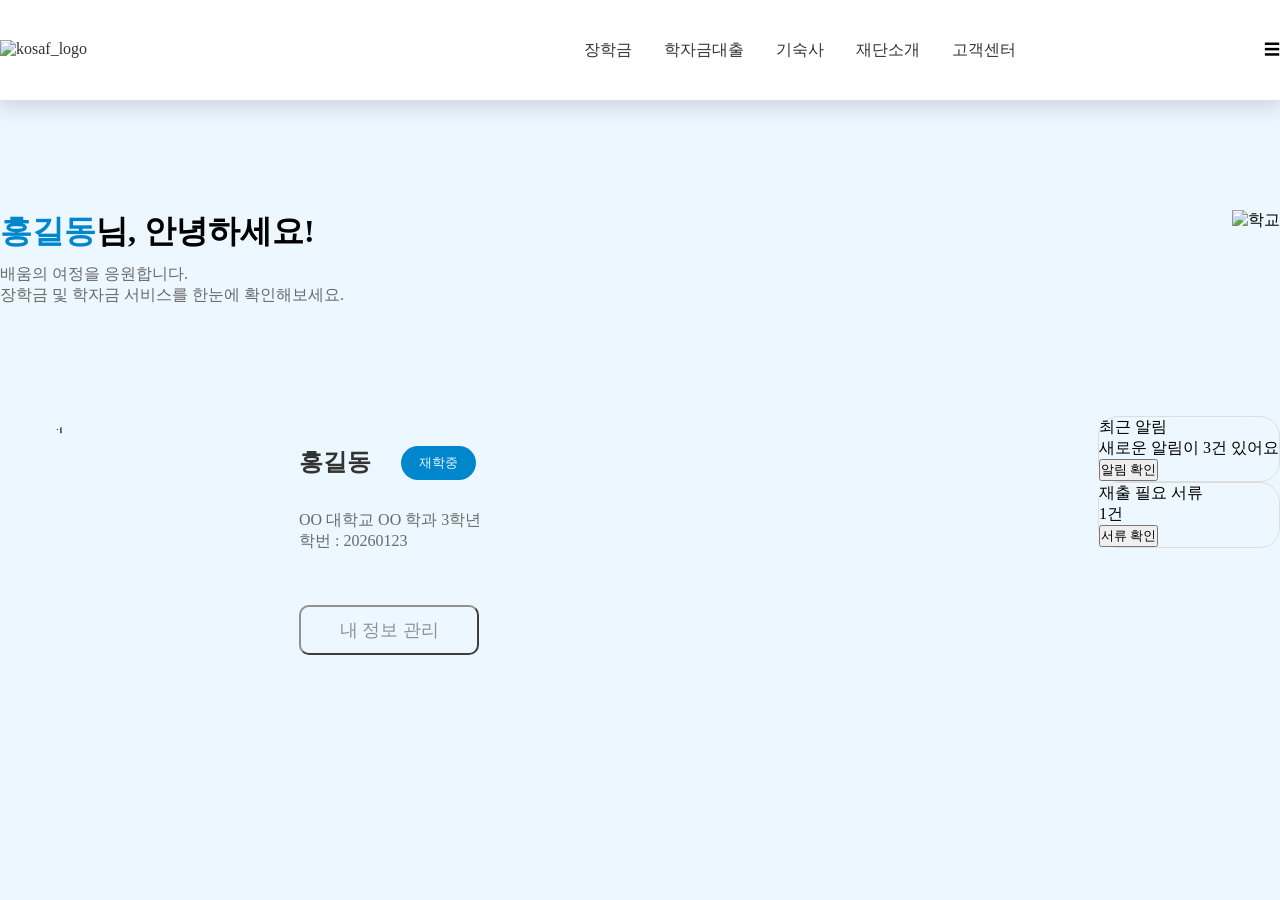
==== sub-1.html @ 50f20fd7 "Merge pull request #10 from opo0123/0528-lsy 그룹2 작업" ====
<!doctype html>
<html lang="ko">
  <head>
    <meta charset="UTF-8" />
    <meta name="viewport" content="width=device-width, initial-scale=1.0" />
    <!-- favicon -->
    <link
      rel="icon"
      type="image/png"
      href="assets/favicon/favicon-96x96.png"
      sizes="96x96"
    />
    <link rel="icon" type="image/svg+xml" href="assets/favicon/favicon.svg" />
    <link rel="shortcut icon" href="assets/favicon/favicon.ico" />
    <link
      rel="apple-touch-icon"
      sizes="180x180"
      href="assets/favicon/apple-touch-icon.png"
    />
    <meta name="apple-mobile-web-app-title" content="KOSAF" />
    <link rel="manifest" href="assets/favicon/site.webmanifest" />

    <!-- 폰트어썸 -->
    <link
      rel="stylesheet"
      href="https://cdnjs.cloudflare.com/ajax/libs/font-awesome/7.0.1/css/all.min.css"
      integrity="sha512-2SwdPD6INVrV/lHTZbO2nodKhrnDdJK9/kg2XD1r9uGqPo1cUbujc+IYdlYdEErWNu69gVcYgdxlmVmzTWnetw=="
      crossorigin="anonymous"
      referrerpolicy="no-referrer"
    />
    <!-- aos -->
    <link href="https://unpkg.com/aos@2.3.1/dist/aos.css" rel="stylesheet" />
    <!-- aos -->
    <script src="https://unpkg.com/aos@2.3.1/dist/aos.js"></script>
    <!-- css -->
    <link rel="stylesheet" href="css/main.css" />
    <link rel="stylesheet" href="css/p_main/header.css" />
    <link rel="stylesheet" href="css/p_sub1/p_sub1.css" />
    <title>마이페이지</title>
  </head>
  <body>
    <div class="wrap">
      <!-- 헤더 -->
      <header class="header">
        <div class="inner">
          <div class="logo">
            <a href="#"
              ><img src="images/logo/kosaf_logo.svg" alt="kosaf_logo"
            /></a>
          </div>
          <ul class="menu">
            <li><a href="#">장학금</a></li>
            <li><a href="#">학자금대출</a></li>
            <li><a href="#">기숙사</a></li>
            <li><a href="#">재단소개</a></li>
            <li><a href="#">고객센터</a></li>
            <li>
              <a href="#"
                ><i
                  class="fa-solid fa-arrow-right-to-bracket"
                  style="color: rgb(0, 0, 0)"
                ></i
              ></a>
            </li>
            <li>
              <a href="#"
                ><i
                  class="fa-solid fa-user-plus"
                  style="color: rgb(0, 0, 0)"
                ></i
              ></a>
            </li>
          </ul>
          <div class="mobile-btn">☰</div>
        </div>
      </header>

      <!-- 그룹1 -->
      <div class="container">
        <div class="inner">
          <div class="left">
            <h1><span>홍길동</span>님, 안녕하세요!</h1>

            <p>배움의 여정을 응원합니다.</p>
            <p>장학금 및 학자금 서비스를 한눈에 확인해보세요.</p>
          </div>
          <div class="right">
            <img src="images/ai/school.png" alt="학교" />
          </div>
        </div>
      </div>

      <!-- 그룹2 -->

      <div class="container2">
        <div class="inner">
          <!-- 왼쪽구간 -->
          <div class="inner-left">
            <img src="images/ai/quick.png" alt="이미지" />

            <div class="user_info">
              <div class="name">
                <h2>홍길동</h2>
                <button>재학중</button>
              </div>

              <p>
                OO 대학교 OO 학과 3학년 <br />
                학번 : 20260123
              </p>

              <button class="my_button">
                내 정보 관리
                <i
                  class="fa-solid fa-chevron-right"
                  style="color: rgb(145, 145, 145)"
                ></i
                ><span></span>
              </button>
            </div>
          </div>
          <!-- 오른쪽 구간 -->
          <div class="inner-right">
            <!-- 최근알림 -->

            <div class="card1">
              <i
                class="fa-regular fa-bell"
                style="color: rgb(255, 176, 65)"
              ></i>

              <p>
                최근 알림 <br />
                새로운 알림이 3건 있어요
              </p>

              <button>알림 확인</button>
            </div>
            <!-- 제출 필요 서류 -->
            <div class="card2">
              <i
                class="fa-regular fa-file-lines"
                style="color: rgb(0, 134, 205)"
              ></i>
              <p>
                재출 필요 서류 <br />
                1건
              </p>
              <button>서류 확인</button>
            </div>
          </div>
        </div>
      </div>
    </div>
  </body>
</html>
---- css/main.css ----
/* 링크 */
@import url("font.css");

/* 리셋 */
* {
  margin: 0;
  padding: 0;
  box-sizing: border-box;
}
ul,
li {
  list-style: none;
}
a {
  text-decoration: none;
  color: #333;
}
img {
  width: 100%;
  display: block;
}
.inner {
  position: relative;
  max-width: 1400px;
  width: 100%;
  margin: 0 auto;
}
p,
h1,
h2,
h3,
h4,
span,
a,
button {
  font-family: "Pretendard";
}
/* 스타일 가이드 */
:root {
  --main--blue: rgba(0, 134, 205, 1);
  --main--sub: rgba(237, 247, 255, 1);
  --sub-point--red: rgba(232, 71, 71, 1);
  --sub-point--navy: rgba(44, 28, 184, 1);
  --sub-point--orange: rgba(255, 176, 65, 1);
  --sub-point--green: rgba(102, 204, 14, 1);
  --sub-point--skyblue: rgba(250, 253, 255, 1);
  --gray-scale--0eee: rgba(238, 238, 238, 1);
  --gray-scale--1ddd: rgba(221, 221, 221, 1);
  --gray-scale--2999: rgba(145, 145, 145, 1);
  --gray-scale--sub-txt666: rgba(105, 105, 105, 1);
  --gray-scale--main-txt: rgba(51, 51, 51, 1);

  /* Text-size styles */
  --title--1b: 48px;
  --title--menub: 20px;
  --sub--titler: 24px;
  --sub--titleb: 24px;
  --menu--sub: 16px;
  --menu--sub2: 14px;
  --subpage--title: 36px;
  --subpage--menu: 24px;
  --sub2--desc20r : 20px;
--sub2--descsmall : 16px; 

  /* Effect styles */
  --icon-shadow: 0px 0px 10px rgba(0, 0, 0, 0.1);
  --hover: 0px 0px 20px rgba(0, 134, 205, 0.5);
}
---- css/p_main/header.css ----
.header {
  position: fixed;
  width: 100%;
  height: 100px;
  display: flex;
  align-items: center;
  background-color: #fff;
  box-shadow: 0 1px 22.2px 5px rgba(0, 0, 0, 0.15);
}
.header .inner {
  display: flex;
  justify-content: space-between;
}
.logo {
  width: 20%;
}
.menu {
  width: 50%;
  display: flex;
  justify-content: flex-end;
  align-items: flex-end;
  gap: 5%;
}
---- css/p_sub1/p_sub1.css ----
body {
  background-color: var(--main--sub);
}
.container {
  padding-top: 100px;
}
.container .inner {
  padding: 110px 0px;
  display: flex;
  justify-content: space-between;
}

.left h1 {
  margin-bottom: 10px;
}
.left span {
  color: var(--main--blue);
}
.left p {
  color: var(--gray-scale--sub-txt666);
}

/* 2번째 그룹 */

/* 왼쪽 구간 */
.container2 .left {
  display: flex;
  gap: 50px;
}

.container2 .left-text .container2 .inner {
  display: flex;
  /* padding: 20px 20px;  */
}

.inner-left {
  display: flex;
  gap: 80px;
}

.inner-left img {
  width: 219px;
  height: 219px;
  border-radius: 50%;
}

.user_info .name {
  display: flex;
  gap: 30px;
  padding: 30px 0px;
}

.user_info .name button {
  padding: 8px 18px;
  background-color: var(--main--blue);
  color: var(--main--sub);
  border-radius: 50px;
  border: none;
}

.user_info .my_button {
  width: 180px;
  height: 50px;
  font-size: 18px;
  margin-top: 53px;
  background-color: var(--main--sub);
  border-radius: 10px;
  color: var(--gray-scale--2999);
  border-color: var(--gray-scale--2999);
}

.user_info .name h2 {
  color: var(--gray-scale--main-txt);
}

.user_info p {
  color: var(--gray-scale--sub-txt666);
}

.container2 .inner {
  display: flex;
  justify-content: space-between;
}

/* 오른쪽 구간 */

.container2 .inner .right {
  display: flex;
  gap: 10px;
}

.inner-right .card1 {
  border: solid 1px #dddddd;
  border-radius: 20px;
}

.inner-right .card2 {
  border: solid 1px #dddddd;
  border-radius: 20px;
}
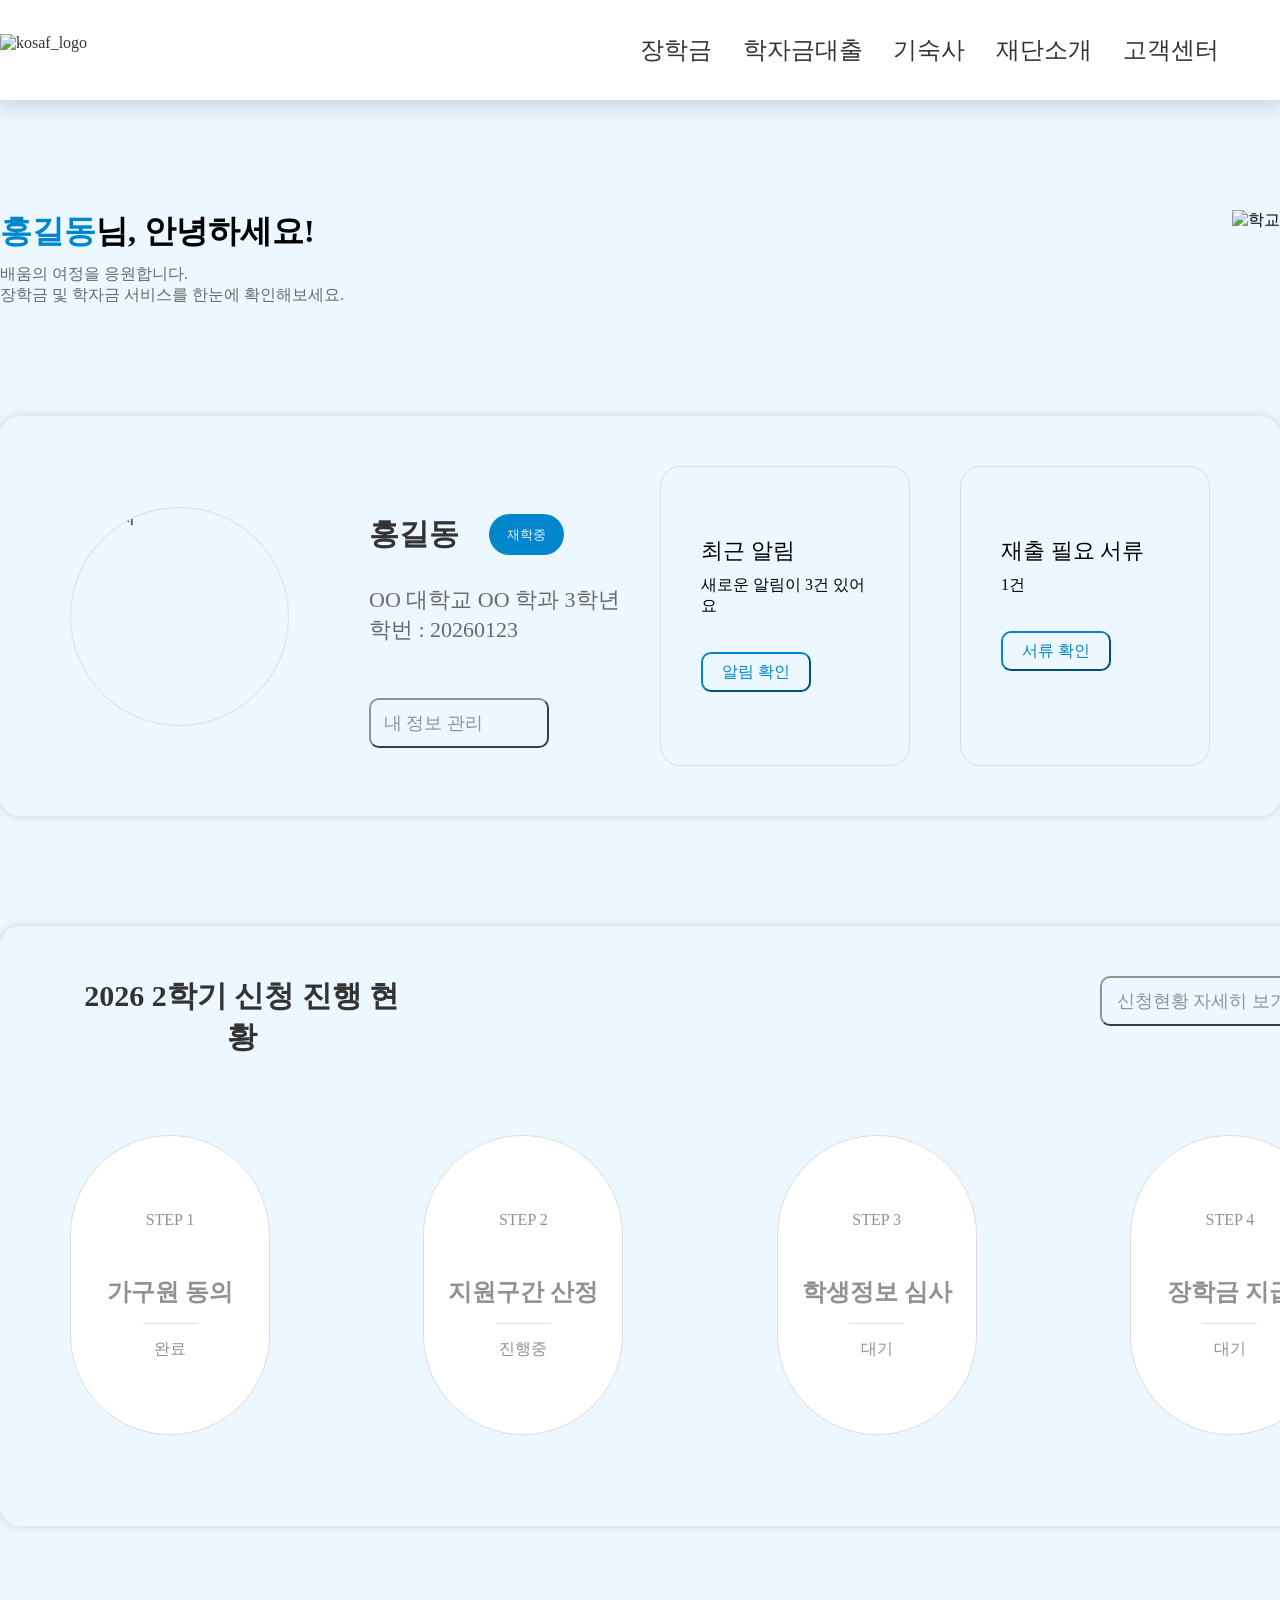
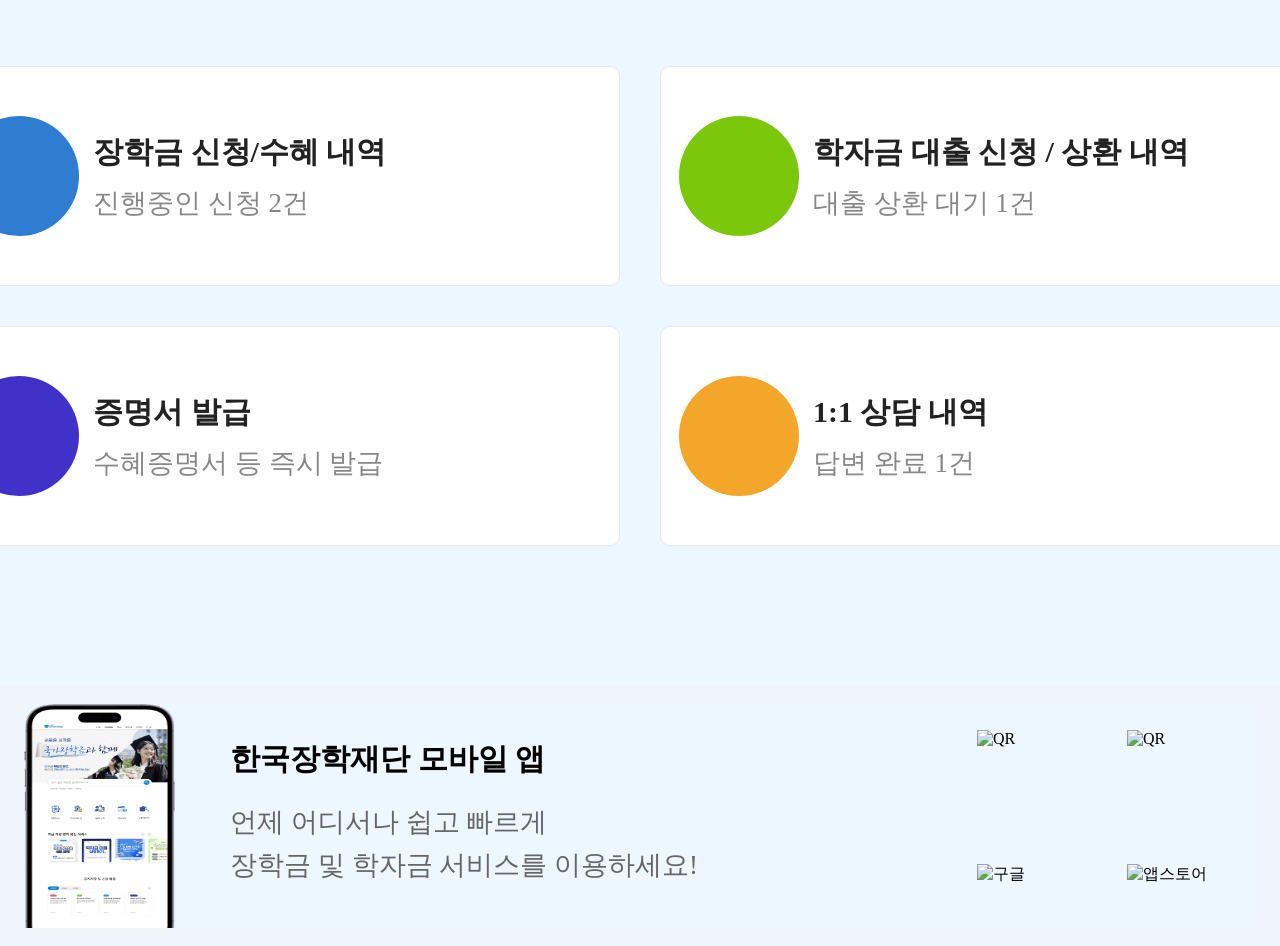
==== commit a0ed58d2: "푸터빼고 만듬" ====
--- a/sub-1.html
+++ b/sub-1.html
@@ -36,8 +36,10 @@
     <link rel="stylesheet" href="css/main.css" />
     <link rel="stylesheet" href="css/p_main/header.css" />
     <link rel="stylesheet" href="css/p_sub1/p_sub1.css" />
+    <link rel="stylesheet" href="" />
     <title>마이페이지</title>
   </head>
+
   <body>
     <div class="wrap">
       <!-- 헤더 -->
@@ -76,7 +78,7 @@
       </header>
 
       <!-- 그룹1 -->
-      <div class="container">
+      <div class="container1">
         <div class="inner">
           <div class="left">
             <h1><span>홍길동</span>님, 안녕하세요!</h1>
@@ -111,11 +113,13 @@
 
               <button class="my_button">
                 내 정보 관리
-                <i
-                  class="fa-solid fa-chevron-right"
-                  style="color: rgb(145, 145, 145)"
-                ></i
-                ><span></span>
+
+                <span
+                  ><i
+                    class="fa-solid fa-chevron-right"
+                    style="color: rgb(145, 145, 145)"
+                  ></i>
+                </span>
               </button>
             </div>
           </div>
@@ -124,30 +128,189 @@
             <!-- 최근알림 -->
 
             <div class="card1">
-              <i
-                class="fa-regular fa-bell"
-                style="color: rgb(255, 176, 65)"
-              ></i>
-
-              <p>
-                최근 알림 <br />
-                새로운 알림이 3건 있어요
-              </p>
+              <div class="card-icon">
+                <i
+                  class="fa-regular fa-bell"
+                  style="color: rgb(255, 176, 65)"
+                ></i>
+              </div>
+
+              <p class="card-txt1">최근 알림</p>
+
+              <p class="card-txt2">새로운 알림이 3건 있어요</p>
 
               <button>알림 확인</button>
             </div>
             <!-- 제출 필요 서류 -->
             <div class="card2">
-              <i
-                class="fa-regular fa-file-lines"
-                style="color: rgb(0, 134, 205)"
+              <div class="card-icon">
+                <i
+                  class="fa-regular fa-file-lines"
+                  style="color: rgb(0, 134, 205)"
+                ></i>
+              </div>
+              <p class="card-txt1">재출 필요 서류</p>
+
+              <p class="card-txt2">1건</p>
+
+              <button>서류 확인</button>
+            </div>
+          </div>
+        </div>
+      </div>
+    </div>
+
+    <!-- 그룹3: 지원step -->
+
+    <!-- 상단 -->
+    <div class="container3">
+      <div class="inner">
+        <div class="top-txt">
+          <h1>2026 2학기 신청 진행 현황</h1>
+          <button class="btn-detail">
+            신청현황 자세히 보기
+            <span
+              ><i
+                class="fa-solid fa-chevron-right"
+                style="color: rgb(145, 145, 145)"
               ></i>
-              <p>
-                재출 필요 서류 <br />
-                1건
-              </p>
-              <button>서류 확인</button>
-            </div>
+            </span>
+          </button>
+        </div>
+
+        <!-- 하단 -->
+        <div class="step1-4">
+          <div class="step">
+            <span class="step-number">STEP 1</span>
+            <i class="fa-regular fa-clipboard step-icon"></i>
+            <h3>가구원 동의</h3>
+            <div class="line"></div>
+            <p>완료</p>
+          </div>
+
+          <div class="arrow">
+            <i class="fa-solid fa-arrow-right"></i>
+          </div>
+
+          <div class="step">
+            <span class="step-number">STEP 2</span>
+            <i class="fa-regular fa-pen-to-square step-icon"></i>
+            <h3>지원구간 산정</h3>
+            <div class="line"></div>
+            <p>진행중</p>
+          </div>
+
+          <div class="arrow">
+            <i class="fa-solid fa-arrow-right"></i>
+          </div>
+
+          <div class="step">
+            <span class="step-number">STEP 3</span>
+            <i class="fa-regular fa-file-lines step-icon"></i>
+            <h3>학생정보 심사</h3>
+            <div class="line"></div>
+            <p>대기</p>
+          </div>
+
+          <div class="arrow">
+            <i class="fa-solid fa-arrow-right"></i>
+          </div>
+
+          <div class="step">
+            <span class="step-number">STEP 4</span>
+            <i class="fa-regular fa-square-check step-icon"></i>
+            <h3>장학금 지급</h3>
+            <div class="line"></div>
+            <p>대기</p>
+          </div>
+        </div>
+      </div>
+    </div>
+    <!-- 그룹4:  -->
+
+    <div class="service-wrap">
+      <div class="inner">
+        <div class="service-grid">
+          <a href="#" class="service-card">
+            <div class="icon blue">
+              <i class="fa-solid fa-graduation-cap"></i>
+            </div>
+
+            <div class="content">
+              <h3>장학금 신청/수혜 내역</h3>
+              <p>진행중인 신청 2건</p>
+            </div>
+
+            <i class="fa-solid fa-chevron-right arrow"></i>
+          </a>
+
+          <a href="#" class="service-card">
+            <div class="icon green">
+              <i class="fa-solid fa-file-circle-check"></i>
+            </div>
+
+            <div class="content">
+              <h3>학자금 대출 신청 / 상환 내역</h3>
+              <p>대출 상환 대기 1건</p>
+            </div>
+
+            <i class="fa-solid fa-chevron-right arrow"></i>
+          </a>
+
+          <a href="#" class="service-card">
+            <div class="icon purple">
+              <i class="fa-regular fa-file-lines"></i>
+            </div>
+
+            <div class="content">
+              <h3>증명서 발급</h3>
+              <p>수혜증명서 등 즉시 발급</p>
+            </div>
+
+            <i class="fa-solid fa-chevron-right arrow"></i>
+          </a>
+
+          <a href="#" class="service-card">
+            <div class="icon orange">
+              <i class="fa-regular fa-face-smile"></i>
+            </div>
+
+            <div class="content">
+              <h3>1:1 상담 내역</h3>
+              <p>답변 완료 1건</p>
+            </div>
+
+            <i class="fa-solid fa-chevron-right arrow"></i>
+          </a>
+        </div>
+      </div>
+    </div>
+    <!-- 그룹5 -->
+
+    <div class="app-banner">
+      <div class="inner">
+        <div class="app-banner-left">
+          <img class="mobile-img" src="images/ai/mobile.png" alt="" />
+
+          <div class="banner-content">
+            <h4>한국장학재단 모바일 앱</h4>
+            <p>
+              언제 어디서나 쉽고 빠르게<br />장학금 및 학자금 서비스를
+              이용하세요!
+            </p>
+          </div>
+        </div>
+        <!-- store -->
+        <div class="store">
+          <div class="store-gogle">
+            <img class="QR1" src="images/qr/Group 42.png" alt="QR" />
+            <img class="banner1" src="images/qr/google.png" alt="구글" />
+          </div>
+          <div class="store-line"></div>
+
+          <div class="store-appstore">
+            <img class="QR2" src="images/qr/Group 43.png" alt="QR" />
+            <img class="banner2" src="images/qr/appstore.png" alt="앱스토어" />
           </div>
         </div>
       </div>
--- a/css/main.css
+++ b/css/main.css
@@ -2,6 +2,9 @@
 @import url("font.css");
 
 /* 리셋 */
+html {
+  scroll-behavior: smooth;
+}
 * {
   margin: 0;
   padding: 0;
@@ -51,16 +54,16 @@
   --gray-scale--main-txt: rgba(51, 51, 51, 1);
 
   /* Text-size styles */
-  --title--1b: 48px;
-  --title--menub: 20px;
-  --sub--titler: 24px;
-  --sub--titleb: 24px;
-  --menu--sub: 16px;
-  --menu--sub2: 14px;
+  --title--1b: clamp(16px, 3vw, 48px);
+  --title--menub: clamp(14px, 3vw, 20px);
+  --sub--titler: clamp(14px, 3vw, 24px);
+  --sub--titleb: clamp(14px, 3vw, 24px);
+  --menu--sub: clamp(12px, 3vw, 16px);
+  --menu--sub2: clamp(10px, 3vw, 14px);
   --subpage--title: 36px;
-  --subpage--menu: 24px;
-  --sub2--desc20r : 20px;
---sub2--descsmall : 16px; 
+  --subpage--menu: clamp(14px, 3vw, 24px);
+  --sub2--desc20r: clamp(12px, 3vw, 20px);
+  --sub2--descsmall: clamp(12px, 3vw, 16px);
 
   /* Effect styles */
   --icon-shadow: 0px 0px 10px rgba(0, 0, 0, 0.1);
--- a/css/p_main/header.css
+++ b/css/p_main/header.css
@@ -1,23 +1,33 @@
 .header {
   position: fixed;
+  top: 0;
+  left: 0;
   width: 100%;
   height: 100px;
   display: flex;
+  justify-content: space-between;
   align-items: center;
   background-color: #fff;
   box-shadow: 0 1px 22.2px 5px rgba(0, 0, 0, 0.15);
+  z-index: 99999;
 }
 .header .inner {
   display: flex;
   justify-content: space-between;
+  margin: 0 auto;
 }
 .logo {
   width: 20%;
+  min-width: 130px;
 }
 .menu {
   width: 50%;
   display: flex;
-  justify-content: flex-end;
   align-items: flex-end;
-  gap: 5%;
+  justify-content: space-between;
+  font-size: 24px;
+  gap: 4%;
 }
+.mobile-btn {
+  display: none;
+}
--- a/css/p_sub1/p_sub1.css
+++ b/css/p_sub1/p_sub1.css
@@ -1,10 +1,10 @@
 body {
   background-color: var(--main--sub);
 }
-.container {
+.container1 {
   padding-top: 100px;
 }
-.container .inner {
+.container1 .inner {
   padding: 110px 0px;
   display: flex;
   justify-content: space-between;
@@ -36,12 +36,14 @@
 .inner-left {
   display: flex;
   gap: 80px;
+  align-items: center;
 }
 
 .inner-left img {
   width: 219px;
   height: 219px;
   border-radius: 50%;
+  border: 1px solid #dddddd;
 }
 
 .user_info .name {
@@ -67,34 +69,397 @@
   border-radius: 10px;
   color: var(--gray-scale--2999);
   border-color: var(--gray-scale--2999);
+  display: flex;
+  gap: 40px;
+  align-items: center;
+  padding: 14px 12.5px;
 }
 
 .user_info .name h2 {
   color: var(--gray-scale--main-txt);
+  font-size: 30px;
 }
 
 .user_info p {
   color: var(--gray-scale--sub-txt666);
+  font-size: 22px;
 }
 
 .container2 .inner {
   display: flex;
   justify-content: space-between;
+  box-shadow: 0px 0px 10px rgba(0, 0, 0, 0.15);
+  border-radius: 20px;
+  padding: 50px 70px;
+}
+.container2 {
+  margin-bottom: 110px;
 }
 
 /* 오른쪽 구간 */
 
-.container2 .inner .right {
-  display: flex;
-  gap: 10px;
+.container2 .inner-right {
+  display: flex;
+  gap: 50px;
 }
 
 .inner-right .card1 {
   border: solid 1px #dddddd;
   border-radius: 20px;
+  width: 250px;
+  height: 300px;
+  padding: 40px;
+}
+
+.inner-right .card-txt1 {
+  margin-bottom: 9px;
+  font-size: 22px;
+}
+.inner-right .card-txt2 {
+  margin-bottom: 35px;
+  font-size: 16px;
 }
 
 .inner-right .card2 {
   border: solid 1px #dddddd;
   border-radius: 20px;
-}
+  width: 250px;
+  height: 300px;
+  padding: 40px;
+}
+
+.inner-right .card-icon {
+  font-size: 45px;
+  margin-bottom: 29px;
+}
+
+.inner-right button {
+  color: var(--main--blue);
+  background-color: var(--main--sub);
+  border-radius: 10px;
+  border-color: var(--main--blue);
+  width: 110px;
+  height: 40px;
+  font-size: 16px;
+}
+
+/* 그룹3 */
+
+.container3 .inner {
+  width: 1400px;
+  height: 600px;
+  box-shadow: 0px 0px 10px rgba(0, 0, 0, 0.15);
+  border-radius: 20px;
+  padding: 50px 70px;
+}
+
+.container3 .inner .step {
+  /* display: flex;
+  gap: 30px; */
+  color: var(--gray-scale--2999);
+}
+
+.step1-4 .step .i {
+  font-size: 40px;
+}
+
+.container3 .top-txt {
+  display: flex;
+  justify-content: space-between;
+}
+
+.container3 .top-txt h1 {
+  font-size: 30px;
+  color: var(--gray-scale--main-txt);
+}
+
+.btn-detail {
+  width: 231px;
+  height: 50px;
+  font-size: 18px;
+  background-color: var(--main--sub);
+  border-radius: 10px;
+  color: var(--gray-scale--2999);
+  border-color: var(--gray-scale--2999);
+  display: flex;
+  gap: 22px;
+  align-items: center;
+  padding: 14px 15px;
+}
+
+/* / */
+
+.container3 .inner .step {
+  border: 1px solid #dddddd;
+}
+
+.container3 .inner .step .li span {
+  margin-bottom: 27px;
+}
+
+.application-status {
+  display: flex;
+  align-items: center;
+  justify-content: center;
+  gap: 20px;
+}
+
+/* 단계 카드 */
+.step {
+  width: 200px;
+  height: 300px;
+  border: 1px solid #d9d9d9;
+  border-radius: 100px;
+  background: #fff;
+  flex-direction: column;
+  align-items: center;
+  justify-content: center;
+  color: #888;
+  display: flex;
+}
+
+/* step-hover */
+.step:hover {
+  border: 2px solid #0086cd;
+  box-shadow: 0 0 20px #0086cd;
+  color: #0086cd;
+}
+.step:hover .step-number {
+  color: #0086cd;
+}
+.step:hover .step-icon {
+  color: #0086cd;
+}
+.step:hover p {
+  color: #0086cd;
+}
+.step:hover h3 {
+  color: #0086cd;
+}
+/*  */
+
+.step .line {
+  width: 55px;
+  height: 1px;
+  background: #dddddd;
+  margin: 15px auto;
+}
+
+.step-number {
+  font-size: 16px;
+  margin-bottom: 27px;
+}
+
+.step-icon {
+  font-size: 56px;
+  margin-bottom: 20px;
+}
+
+.step h3 {
+  font-size: 24px;
+  font-weight: 600;
+}
+
+.step p {
+  font-size: 16px;
+}
+
+/* 화살표 */
+.arrow {
+  color: #cfcfcf;
+  font-size: 22px;
+}
+
+/* 0604 */
+.top-txt {
+  display: flex;
+  gap: 686px;
+  text-align: center;
+  margin-bottom: 77px;
+}
+.step1-4 {
+  display: flex;
+  justify-content: space-between;
+}
+
+.step1-4 .arrow {
+  margin: auto 37px;
+}
+
+/* 그룹4 */
+* {
+  margin: 0;
+  padding: 0;
+  box-sizing: border-box;
+}
+
+.service-wrap {
+  /* max-width: 900px; */
+  margin: 30px auto;
+}
+
+.service-wrap .inner {
+  display: flex;
+  justify-content: center;
+}
+
+.service-grid {
+  display: grid;
+  grid-template-columns: repeat(2, 1fr);
+  gap: 40px;
+  margin: 110px 0px;
+}
+
+.service-card {
+  width: 680px;
+  height: 220px;
+  display: flex;
+  align-items: center;
+  gap: 14px;
+
+  padding: 18px;
+  background: #fff;
+  border: 1px solid #e8e8e8;
+  border-radius: 10px;
+
+  text-decoration: none;
+  color: #222;
+
+  transition: 0.2s;
+}
+
+.service-card:hover {
+  box-shadow: 0 4px 12px rgba(0, 0, 0, 0.08);
+}
+
+.icon {
+  width: 120px;
+  height: 120px;
+  border-radius: 50%;
+
+  display: flex;
+  align-items: center;
+  justify-content: center;
+
+  color: white;
+  font-size: 50px;
+
+  flex-shrink: 0;
+}
+
+.blue {
+  background: #2f7dd1;
+}
+
+.green {
+  background: #7ac70c;
+}
+
+.purple {
+  background: #4031c9;
+}
+
+.orange {
+  background: #f3a629;
+}
+
+.content {
+  flex: 1;
+}
+
+.content h3 {
+  font-size: 30px;
+
+  margin-bottom: 12px;
+}
+
+.content p {
+  font-size: 27px;
+  color: #888;
+}
+
+.arrow {
+  color: #777;
+  font-size: 25px;
+}
+
+/* 그룹5 */
+
+.app-banner .inner {
+  display: flex;
+  align-items: center;
+  justify-content: space-between;
+  background-color: var(--main--sub);
+}
+
+.app-banner {
+  margin-top: 30px;
+  padding: 18px 24px;
+  background: #eef4fa;
+}
+
+.app-banner-left {
+  display: flex;
+  gap: 35px;
+}
+.app-banner-left .mobile-img {
+  width: 151px;
+  height: 224px;
+}
+
+.banner-content {
+  flex: 1;
+  margin-left: 20px;
+  margin-top: 35px;
+}
+
+.banner-content h4 {
+  font-size: 30px;
+  margin-bottom: 21px;
+}
+
+.banner-content p {
+  font-size: 27px;
+  color: #666;
+  line-height: 1.6;
+}
+
+.store .store-appstore {
+  display: flex;
+  gap: 22.5px;
+  flex-direction: column;
+}
+.store {
+  display: flex;
+  gap: 10px;
+  align-items: center;
+}
+.store .store-gogle {
+  display: flex;
+  gap: 22.5px;
+  flex-direction: column;
+}
+.store .store-gogle .QR1 {
+  width: 109px;
+  height: 112px;
+}
+.store .store-appstore .QR2 {
+  width: 109px;
+  height: 112px;
+}
+
+.store .store-gogle .banner1 {
+  width: 129px;
+  height: 38px;
+}
+
+.store .store-appstore .banner2 {
+  width: 129px;
+  height: 38px;
+}
+
+.store .store-line {
+  width: 1px;
+  height: 189px;
+  color: red;
+}
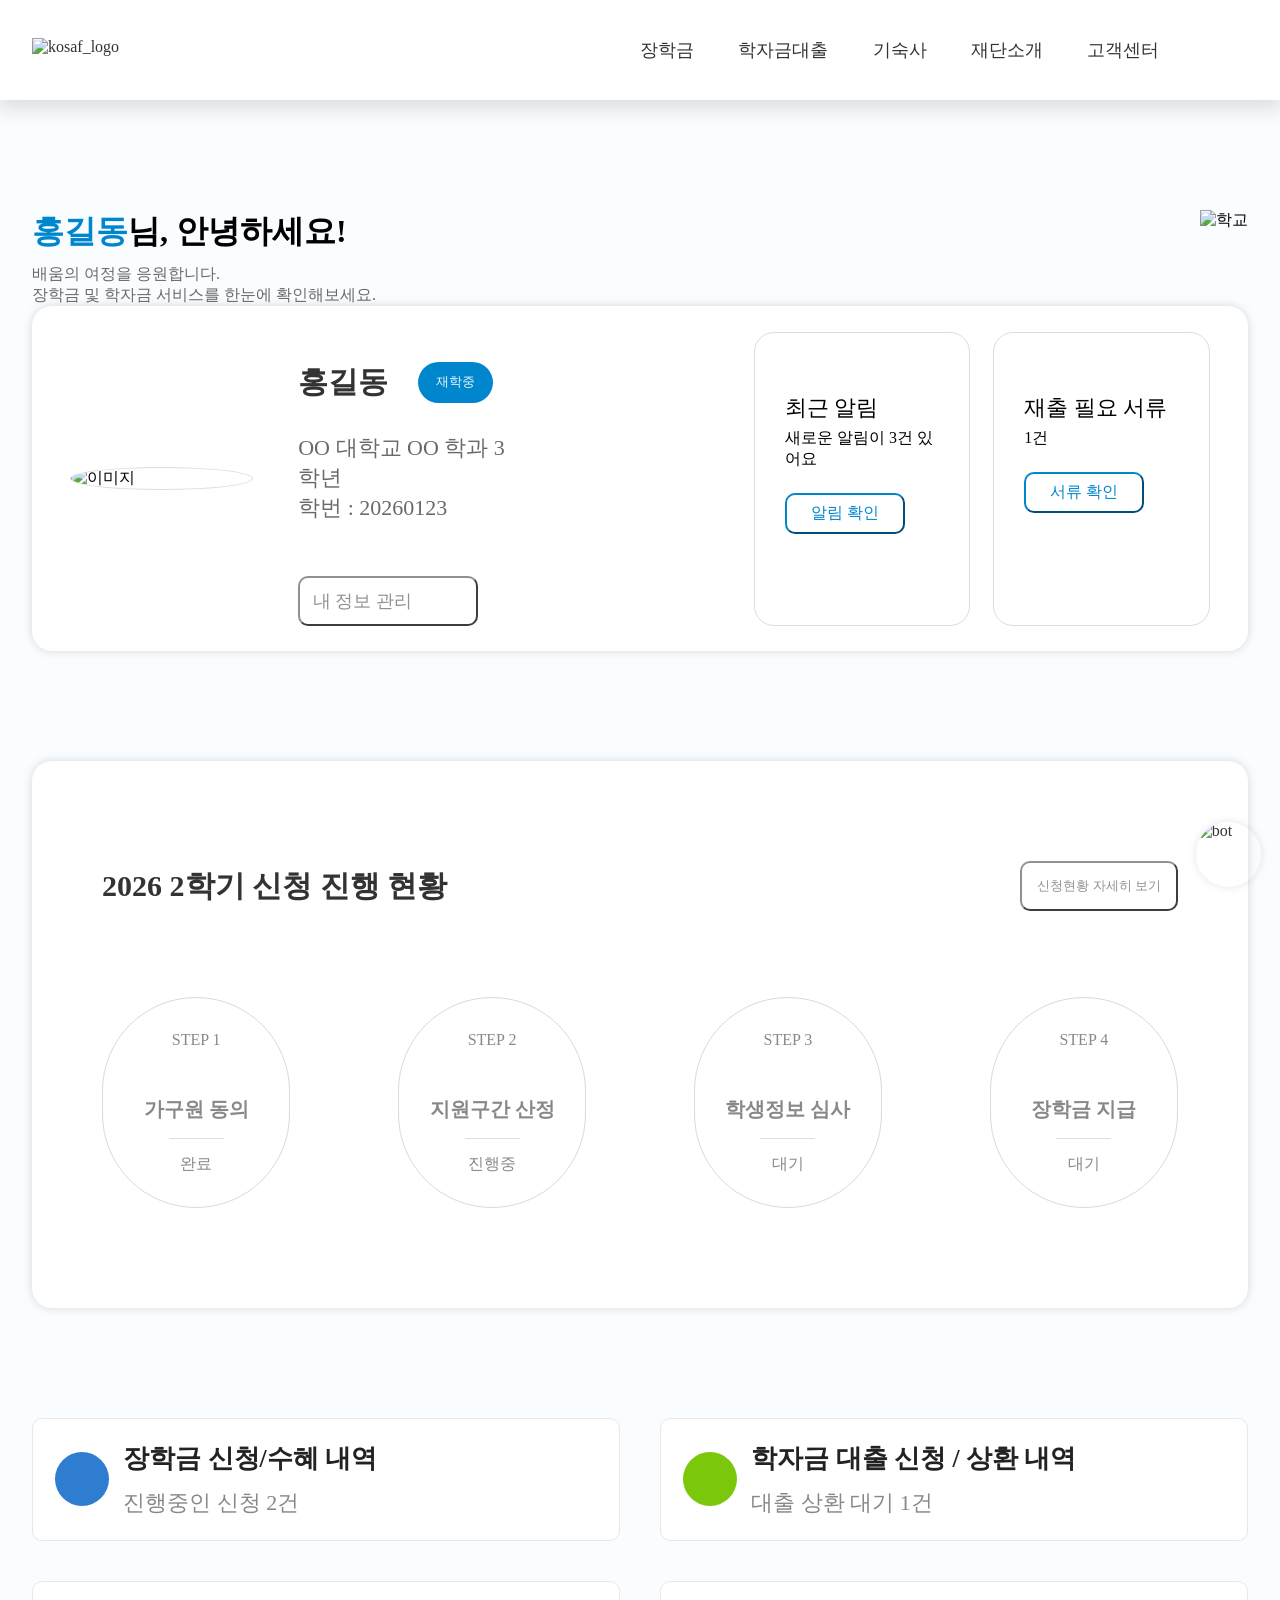
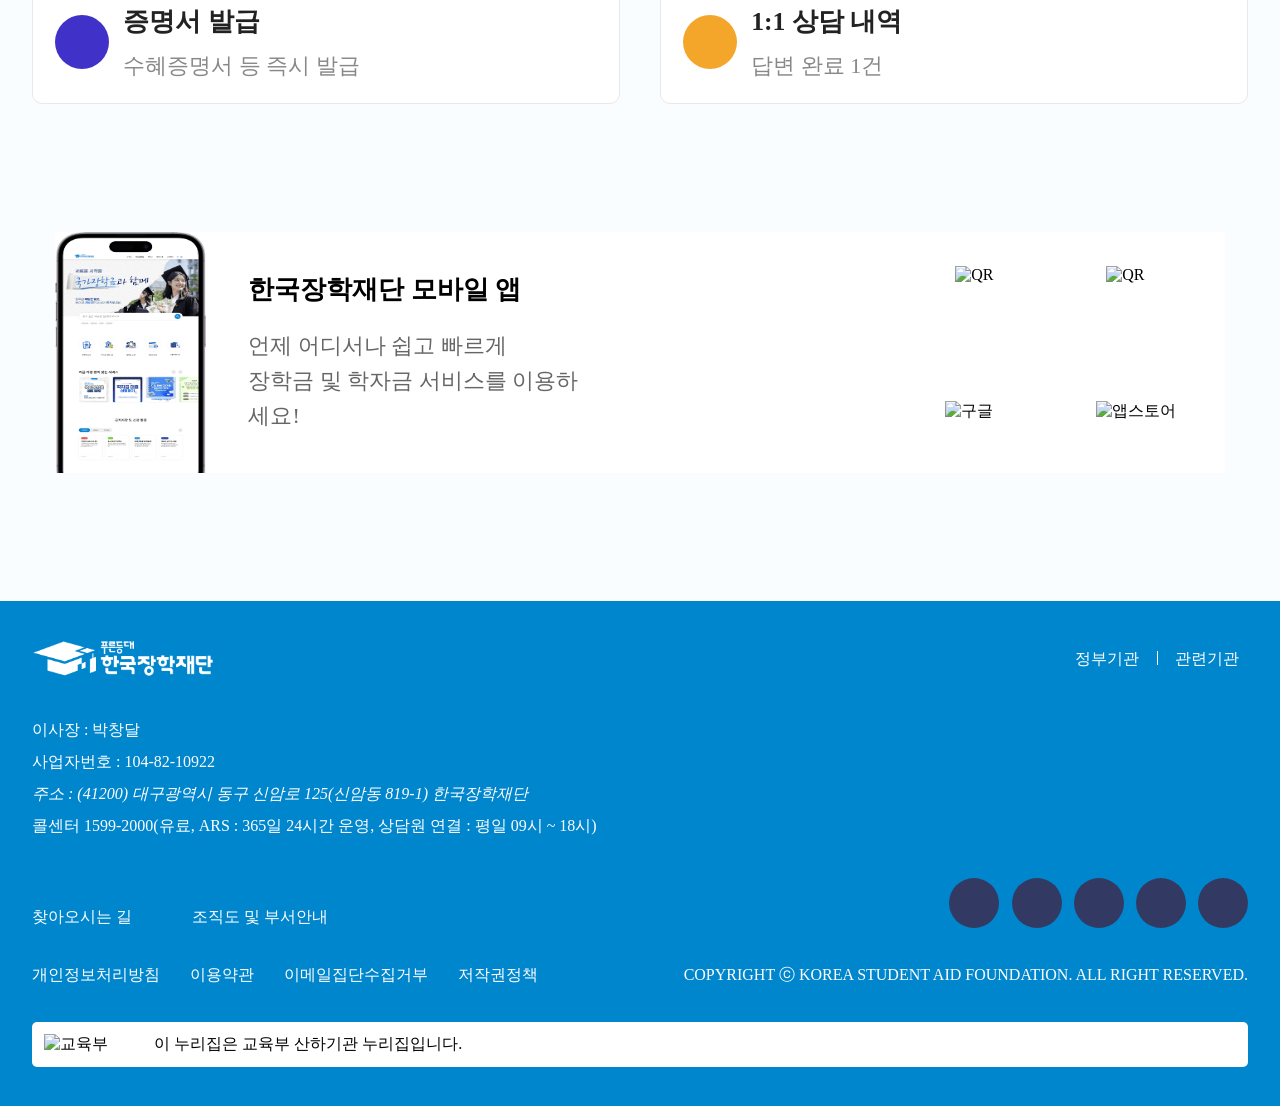
==== commit 399a2c08: "반응형 적용" ====
--- a/sub-1.html
+++ b/sub-1.html
@@ -36,7 +36,14 @@
     <link rel="stylesheet" href="css/main.css" />
     <link rel="stylesheet" href="css/p_main/header.css" />
     <link rel="stylesheet" href="css/p_sub1/p_sub1.css" />
-    <link rel="stylesheet" href="" />
+    <link rel="stylesheet" href="css/footer.css" />
+    <link rel="stylesheet" href="css/p_main/mobile.css" />
+    <link rel="stylesheet" href="css/p_main/quickmenu.css" />
+    <link rel="stylesheet" href="css/p_sub1/res.css" />
+    <link rel="stylesheet" href="css/res.css" />
+    <!-- js연결 -->
+    <script src="js/p_main/header.js"></script>
+    <script src="js/p_main/modal_gotop.js"></script>
     <title>마이페이지</title>
   </head>
 
@@ -51,31 +58,137 @@
             /></a>
           </div>
           <ul class="menu">
-            <li><a href="#">장학금</a></li>
+            <li><a href="sub-2.html">장학금</a></li>
             <li><a href="#">학자금대출</a></li>
             <li><a href="#">기숙사</a></li>
             <li><a href="#">재단소개</a></li>
             <li><a href="#">고객센터</a></li>
             <li>
-              <a href="#"
+              <a href="sub-1.html"
                 ><i
                   class="fa-solid fa-arrow-right-to-bracket"
-                  style="color: rgb(0, 0, 0)"
+                  style="color: rgba(0, 134, 205, 1)"
                 ></i
               ></a>
             </li>
             <li>
-              <a href="#"
+              <a href="sub-1.html"
                 ><i
                   class="fa-solid fa-user-plus"
-                  style="color: rgb(0, 0, 0)"
+                  style="color: rgba(0, 134, 205, 1)"
                 ></i
               ></a>
             </li>
           </ul>
-          <div class="mobile-btn">☰</div>
+          <div class="mobile-btn">
+            <i class="fa-solid fa-bars" style="color: rgb(0, 0, 0)"></i>
+          </div>
         </div>
       </header>
+      <!-- 모바일 메뉴 -->
+      <section class="mobibe-menu-wrap">
+        <div class="mobibe-menu">
+          <div class="inner">
+            <!-- 프로필 -->
+            <div class="m-top">
+              <div class="profile">
+                <div class="profile-img">
+                  <img src="images/ai/quick.png" alt="profile" />
+                </div>
+                <div class="profile-txt">
+                  <h3>홍길동</h3>
+                  <span>재학중</span>
+                  <p>
+                    ㅇㅇ대학교 ㅇㅇ학과 3학년<br />
+                    학번 : 20260123
+                  </p>
+                </div>
+              </div>
+              <div class="bell">
+                <a href="#"
+                  ><i
+                    class="fa-regular fa-bell"
+                    style="color: rgb(255, 176, 65)"
+                  ></i
+                ></a>
+              </div>
+              <button onclick="location.href = 'sub-1.html'" class="my">
+                내 정보 관리
+                <i
+                  class="fa-solid fa-angle-right"
+                  style="color: rgb(105, 105, 105)"
+                ></i>
+              </button>
+            </div>
+            <!-- 서비스 바로가기 -->
+            <h2>서비스 바로가기</h2>
+            <ul class="s-go">
+              <li>
+                <a href="sub-2.html"
+                  ><p class="s-go-txt">장학금</p>
+                  <p class="s-go-i">
+                    <i
+                      class="fa-solid fa-angle-right"
+                      style="color: rgb(105, 105, 105)"
+                    ></i></p
+                ></a>
+              </li>
+              <li>
+                <a href="#"
+                  ><p class="s-go-txt">학자금 대출</p>
+                  <p class="s-go-i">
+                    <i
+                      class="fa-solid fa-angle-right"
+                      style="color: rgb(105, 105, 105)"
+                    ></i></p
+                ></a>
+              </li>
+              <li>
+                <a href="#"
+                  ><p class="s-go-txt">기숙사</p>
+                  <p class="s-go-i">
+                    <i
+                      class="fa-solid fa-angle-right"
+                      style="color: rgb(105, 105, 105)"
+                    ></i></p
+                ></a>
+              </li>
+              <li>
+                <a href="#"
+                  ><p class="s-go-txt">재단소개</p>
+                  <p class="s-go-i">
+                    <i
+                      class="fa-solid fa-angle-right"
+                      style="color: rgb(105, 105, 105)"
+                    ></i></p
+                ></a>
+              </li>
+              <li>
+                <a href="#"
+                  ><p class="s-go-txt">고객센터</p>
+                  <p class="s-go-i">
+                    <i
+                      class="fa-solid fa-angle-right"
+                      style="color: rgb(105, 105, 105)"
+                    ></i></p
+                ></a>
+              </li>
+            </ul>
+          </div>
+        </div>
+      </section>
+      <!-- 챗봇 -->
+      <div class="chat-bot">
+        <!-- help -->
+        <div class="chat-help">
+          <a href="#" id="chat">
+            <img src="images/ai/quick.png" alt="bot" />
+            <span>24시 챗봇 상담 바로가기</span>
+          </a>
+        </div>
+        <!-- gotop -->
+        <a href="#" id="gotop">TOP</a>
+      </div>
 
       <!-- 그룹1 -->
       <div class="container1">
@@ -127,7 +240,7 @@
           <div class="inner-right">
             <!-- 최근알림 -->
 
-            <div class="card1">
+            <div class="card">
               <div class="card-icon">
                 <i
                   class="fa-regular fa-bell"
@@ -142,7 +255,7 @@
               <button>알림 확인</button>
             </div>
             <!-- 제출 필요 서류 -->
-            <div class="card2">
+            <div class="card">
               <div class="card-icon">
                 <i
                   class="fa-regular fa-file-lines"
@@ -158,162 +271,259 @@
           </div>
         </div>
       </div>
-    </div>
-
-    <!-- 그룹3: 지원step -->
-
-    <!-- 상단 -->
-    <div class="container3">
-      <div class="inner">
-        <div class="top-txt">
-          <h1>2026 2학기 신청 진행 현황</h1>
-          <button class="btn-detail">
-            신청현황 자세히 보기
-            <span
-              ><i
+
+      <!-- 그룹3: 지원step -->
+
+      <!-- 상단 -->
+      <div class="container3">
+        <div class="inner">
+          <div class="top-txt">
+            <h1>2026 2학기 신청 진행 현황</h1>
+            <button class="btn-detail">
+              <span>신청현황 자세히 보기</span>
+              <i
                 class="fa-solid fa-chevron-right"
                 style="color: rgb(145, 145, 145)"
               ></i>
-            </span>
-          </button>
-        </div>
-
-        <!-- 하단 -->
-        <div class="step1-4">
-          <div class="step">
-            <span class="step-number">STEP 1</span>
-            <i class="fa-regular fa-clipboard step-icon"></i>
-            <h3>가구원 동의</h3>
-            <div class="line"></div>
-            <p>완료</p>
-          </div>
-
-          <div class="arrow">
-            <i class="fa-solid fa-arrow-right"></i>
-          </div>
-
-          <div class="step">
-            <span class="step-number">STEP 2</span>
-            <i class="fa-regular fa-pen-to-square step-icon"></i>
-            <h3>지원구간 산정</h3>
-            <div class="line"></div>
-            <p>진행중</p>
-          </div>
-
-          <div class="arrow">
-            <i class="fa-solid fa-arrow-right"></i>
-          </div>
-
-          <div class="step">
-            <span class="step-number">STEP 3</span>
-            <i class="fa-regular fa-file-lines step-icon"></i>
-            <h3>학생정보 심사</h3>
-            <div class="line"></div>
-            <p>대기</p>
-          </div>
-
-          <div class="arrow">
-            <i class="fa-solid fa-arrow-right"></i>
-          </div>
-
-          <div class="step">
-            <span class="step-number">STEP 4</span>
-            <i class="fa-regular fa-square-check step-icon"></i>
-            <h3>장학금 지급</h3>
-            <div class="line"></div>
-            <p>대기</p>
+            </button>
+          </div>
+
+          <!-- 하단 -->
+          <div class="step1-4">
+            <div class="step">
+              <span class="step-number">STEP 1</span>
+              <i class="fa-regular fa-clipboard step-icon"></i>
+              <h3>가구원 동의</h3>
+              <div class="line"></div>
+              <p>완료</p>
+            </div>
+
+            <div class="arrow">
+              <i class="fa-solid fa-arrow-right"></i>
+            </div>
+
+            <div class="step">
+              <span class="step-number">STEP 2</span>
+              <i class="fa-regular fa-pen-to-square step-icon"></i>
+              <h3>지원구간 산정</h3>
+              <div class="line"></div>
+              <p>진행중</p>
+            </div>
+
+            <div class="arrow arrow-hidden">
+              <i class="fa-solid fa-arrow-right"></i>
+            </div>
+
+            <div class="step">
+              <span class="step-number">STEP 3</span>
+              <i class="fa-regular fa-file-lines step-icon"></i>
+              <h3>학생정보 심사</h3>
+              <div class="line"></div>
+              <p>대기</p>
+            </div>
+
+            <div class="arrow">
+              <i class="fa-solid fa-arrow-right"></i>
+            </div>
+
+            <div class="step">
+              <span class="step-number">STEP 4</span>
+              <i class="fa-regular fa-square-check step-icon"></i>
+              <h3>장학금 지급</h3>
+              <div class="line"></div>
+              <p>대기</p>
+            </div>
           </div>
         </div>
       </div>
-    </div>
-    <!-- 그룹4:  -->
-
-    <div class="service-wrap">
-      <div class="inner">
-        <div class="service-grid">
-          <a href="#" class="service-card">
-            <div class="icon blue">
-              <i class="fa-solid fa-graduation-cap"></i>
-            </div>
-
-            <div class="content">
-              <h3>장학금 신청/수혜 내역</h3>
-              <p>진행중인 신청 2건</p>
-            </div>
-
-            <i class="fa-solid fa-chevron-right arrow"></i>
-          </a>
-
-          <a href="#" class="service-card">
-            <div class="icon green">
-              <i class="fa-solid fa-file-circle-check"></i>
-            </div>
-
-            <div class="content">
-              <h3>학자금 대출 신청 / 상환 내역</h3>
-              <p>대출 상환 대기 1건</p>
-            </div>
-
-            <i class="fa-solid fa-chevron-right arrow"></i>
-          </a>
-
-          <a href="#" class="service-card">
-            <div class="icon purple">
-              <i class="fa-regular fa-file-lines"></i>
-            </div>
-
-            <div class="content">
-              <h3>증명서 발급</h3>
-              <p>수혜증명서 등 즉시 발급</p>
-            </div>
-
-            <i class="fa-solid fa-chevron-right arrow"></i>
-          </a>
-
-          <a href="#" class="service-card">
-            <div class="icon orange">
-              <i class="fa-regular fa-face-smile"></i>
-            </div>
-
-            <div class="content">
-              <h3>1:1 상담 내역</h3>
-              <p>답변 완료 1건</p>
-            </div>
-
-            <i class="fa-solid fa-chevron-right arrow"></i>
-          </a>
+      <!-- 그룹4:  -->
+
+      <div class="service-wrap">
+        <div class="inner">
+          <div class="service-grid">
+            <a href="#" class="service-card">
+              <div class="icon blue">
+                <i class="fa-solid fa-graduation-cap"></i>
+              </div>
+
+              <div class="content">
+                <h3>장학금 신청/수혜 내역</h3>
+                <p>진행중인 신청 2건</p>
+              </div>
+
+              <i class="fa-solid fa-chevron-right arrow"></i>
+            </a>
+
+            <a href="#" class="service-card">
+              <div class="icon green">
+                <i class="fa-solid fa-file-circle-check"></i>
+              </div>
+
+              <div class="content">
+                <h3>학자금 대출 신청 / 상환 내역</h3>
+                <p>대출 상환 대기 1건</p>
+              </div>
+
+              <i class="fa-solid fa-chevron-right arrow"></i>
+            </a>
+
+            <a href="#" class="service-card">
+              <div class="icon purple">
+                <i class="fa-regular fa-file-lines"></i>
+              </div>
+
+              <div class="content">
+                <h3>증명서 발급</h3>
+                <p>수혜증명서 등 즉시 발급</p>
+              </div>
+
+              <i class="fa-solid fa-chevron-right arrow"></i>
+            </a>
+
+            <a href="#" class="service-card">
+              <div class="icon orange">
+                <i class="fa-regular fa-face-smile"></i>
+              </div>
+
+              <div class="content">
+                <h3>1:1 상담 내역</h3>
+                <p>답변 완료 1건</p>
+              </div>
+
+              <i class="fa-solid fa-chevron-right arrow"></i>
+            </a>
+          </div>
         </div>
       </div>
-    </div>
-    <!-- 그룹5 -->
-
-    <div class="app-banner">
-      <div class="inner">
-        <div class="app-banner-left">
-          <img class="mobile-img" src="images/ai/mobile.png" alt="" />
-
-          <div class="banner-content">
-            <h4>한국장학재단 모바일 앱</h4>
+      <!-- 그룹5 -->
+
+      <div class="app-banner">
+        <div class="inner">
+          <div class="app-banner-left">
+            <img class="mobile-img" src="images/ai/mobile.png" alt="" />
+
+            <div class="banner-content">
+              <h4>한국장학재단 모바일 앱</h4>
+              <p>
+                언제 어디서나 쉽고 빠르게<br />장학금 및 학자금 서비스를
+                이용하세요!
+              </p>
+            </div>
+          </div>
+          <!-- store -->
+          <div class="store">
+            <div class="store-gogle">
+              <img class="QR1" src="images/qr/Group 42.png" alt="QR" />
+              <img class="banner1" src="images/qr/google.png" alt="구글" />
+            </div>
+            <div class="store-line"></div>
+
+            <div class="store-appstore">
+              <img class="QR2" src="images/qr/Group 43.png" alt="QR" />
+              <img
+                class="banner2"
+                src="images/qr/appstore.png"
+                alt="앱스토어"
+              />
+            </div>
+          </div>
+        </div>
+      </div>
+      <!-- 푸터 -->
+      <footer class="footer">
+        <div class="inner">
+          <!-- 푸터 상단 로고/패밀리사이트 -->
+          <div class="footer-logo-wrap">
+            <div class="footer-logo-box">
+              <img
+                src="images/logo/kosaf_white_logo.png"
+                alt="한국장학재단 로고"
+              />
+            </div>
+            <ul class="footer-familySite">
+              <li><a href="#">정부기관</a></li>
+              <span></span>
+              <li><a href="#">관련기관</a></li>
+            </ul>
+          </div>
+          <!-- 푸터 상단 로고/패밀리사이트 끝 -->
+          <!-- 주소 -->
+          <div class="footer-address-wrap">
+            <p>이사장 : 박창달</p>
+            <p>사업자번호 : 104-82-10922</p>
+            <address>
+              주소 : (41200) 대구광역시 동구 신암로 125(신암동 819-1)
+              한국장학재단
+            </address>
             <p>
-              언제 어디서나 쉽고 빠르게<br />장학금 및 학자금 서비스를
-              이용하세요!
+              콜센터 1599-2000(유료, ARS : 365일 24시간 운영, 상담원 연결 : 평일
+              09시 ~ 18시)
             </p>
           </div>
-        </div>
-        <!-- store -->
-        <div class="store">
-          <div class="store-gogle">
-            <img class="QR1" src="images/qr/Group 42.png" alt="QR" />
-            <img class="banner1" src="images/qr/google.png" alt="구글" />
-          </div>
-          <div class="store-line"></div>
-
-          <div class="store-appstore">
-            <img class="QR2" src="images/qr/Group 43.png" alt="QR" />
-            <img class="banner2" src="images/qr/appstore.png" alt="앱스토어" />
-          </div>
-        </div>
-      </div>
+          <!-- 주소 영역 끝 -->
+          <!-- 찾아오시는 길 / sns -->
+          <div class="footer-guide-wrap">
+            <ul class="footer-map">
+              <li>
+                <a href="#"
+                  >찾아오시는 길 <i class="fa-solid fa-arrow-right"></i
+                ></a>
+              </li>
+              <li>
+                <a href="#"
+                  >조직도 및 부서안내 <i class="fa-solid fa-arrow-right"></i
+                ></a>
+              </li>
+            </ul>
+            <ul class="footer-sns">
+              <li>
+                <a href="https://www.instagram.com/kosaf_official/"
+                  ><i class="fa-brands fa-instagram"></i
+                ></a>
+              </li>
+              <li>
+                <a href="https://www.facebook.com/kosafdream"
+                  ><i class="fa-brands fa-facebook-f"></i
+                ></a>
+              </li>
+              <li>
+                <a href="https://x.com/KOSAF_Loan"
+                  ><i class="fa-brands fa-x-twitter"></i
+                ></a>
+              </li>
+              <li>
+                <a href="https://blog.naver.com/dreamcampus"
+                  ><i class="fa-solid fa-blog"></i
+                ></a>
+              </li>
+              <li>
+                <a href="https://story.kakao.com/ch/kosafdream"
+                  ><i class="fa-solid fa-single-quote-right"></i
+                ></a>
+              </li>
+            </ul>
+          </div>
+          <!-- 찾아오시는 길 / sns 영역 끝 -->
+          <!-- 개인정보처리방침 -->
+          <div class="footer-copy-wrap">
+            <ul class="footer-personal">
+              <li><a href="#">개인정보처리방침</a></li>
+              <li><a href="#">이용약관</a></li>
+              <li><a href="#">이메일집단수집거부</a></li>
+              <li><a href="#">저작권정책</a></li>
+            </ul>
+            <p>COPYRIGHT ⓒ KOREA STUDENT AID FOUNDATION. ALL RIGHT RESERVED.</p>
+          </div>
+          <!-- 개인정보처리방침 영역 끝 -->
+          <!-- 교육부 안내 -->
+          <div class="footer-info-wrap">
+            <div class="footer-info-logo">
+              <img src="images/logo/moe_logo.svg" alt="교육부" />
+            </div>
+            <p>이 누리집은 교육부 산하기관 누리집입니다.</p>
+          </div>
+        </div>
+      </footer>
     </div>
   </body>
 </html>
--- a/css/p_sub1/p_sub1.css
+++ b/css/p_sub1/p_sub1.css
@@ -1,13 +1,19 @@
-body {
-  background-color: var(--main--sub);
+body .wrap {
+  background-color: #fafdff;
 }
 .container1 {
   padding-top: 100px;
 }
+
 .container1 .inner {
-  padding: 110px 0px;
-  display: flex;
-  justify-content: space-between;
+  padding-top: 110px;
+  display: flex;
+
+  justify-content: space-between;
+}
+.container1-top {
+  margin-top: 150px;
+  display: flex;
 }
 
 .left h1 {
@@ -25,27 +31,28 @@
 /* 왼쪽 구간 */
 .container2 .left {
   display: flex;
-  gap: 50px;
-}
-
-.container2 .left-text .container2 .inner {
-  display: flex;
-  /* padding: 20px 20px;  */
+  gap: 5%;
+  margin-bottom: 80px;
 }
 
 .inner-left {
-  display: flex;
-  gap: 80px;
+  width: 40%;
+  /* min-width: 400px; */
+  display: flex;
+  justify-content: space-between;
   align-items: center;
 }
 
 .inner-left img {
-  width: 219px;
-  height: 219px;
+  width: 40%;
+  max-width: 219px;
+  min-width: 160px;
   border-radius: 50%;
   border: 1px solid #dddddd;
 }
-
+.user_info {
+  width: 50%;
+}
 .user_info .name {
   display: flex;
   gap: 30px;
@@ -61,16 +68,18 @@
 }
 
 .user_info .my_button {
-  width: 180px;
+  width: 100%;
+  max-width: 180px;
   height: 50px;
   font-size: 18px;
   margin-top: 53px;
-  background-color: var(--main--sub);
+  background-color: #fff;
   border-radius: 10px;
   color: var(--gray-scale--2999);
   border-color: var(--gray-scale--2999);
   display: flex;
-  gap: 40px;
+  justify-content: space-between;
+  gap: 4%;
   align-items: center;
   padding: 14px 12.5px;
 }
@@ -88,9 +97,11 @@
 .container2 .inner {
   display: flex;
   justify-content: space-between;
+  /* gap: 20%; */
   box-shadow: 0px 0px 10px rgba(0, 0, 0, 0.15);
   border-radius: 20px;
-  padding: 50px 70px;
+  padding: 2% 3%;
+  background-color: #fff;
 }
 .container2 {
   margin-bottom: 110px;
@@ -100,72 +111,74 @@
 
 .container2 .inner-right {
   display: flex;
-  gap: 50px;
-}
-
-.inner-right .card1 {
+  gap: 5%;
+  width: 40%;
+  min-width: 400px;
+}
+
+.inner-right .card {
+  border: solid 1px #dddddd;
+  border-radius: 20px;
+  /* width: 250px;
+   */
+  width: calc(100% / 2);
+  /* max-width: 250px; */
+  /* height: 300px; */
+  padding: 30px;
+}
+
+.inner-right .card-txt1 {
+  margin-bottom: 3%;
+  font-size: 22px;
+}
+.inner-right .card-txt2 {
+  margin-bottom: 15%;
+  font-size: 16px;
+}
+
+/* .inner-right .card2 {
   border: solid 1px #dddddd;
   border-radius: 20px;
   width: 250px;
   height: 300px;
   padding: 40px;
-}
-
-.inner-right .card-txt1 {
-  margin-bottom: 9px;
-  font-size: 22px;
-}
-.inner-right .card-txt2 {
-  margin-bottom: 35px;
-  font-size: 16px;
-}
-
-.inner-right .card2 {
-  border: solid 1px #dddddd;
-  border-radius: 20px;
-  width: 250px;
-  height: 300px;
-  padding: 40px;
-}
+} */
 
 .inner-right .card-icon {
   font-size: 45px;
-  margin-bottom: 29px;
+  margin-bottom: 20%;
 }
 
 .inner-right button {
   color: var(--main--blue);
-  background-color: var(--main--sub);
+  background-color: #fff;
   border-radius: 10px;
   border-color: var(--main--blue);
-  width: 110px;
-  height: 40px;
+  padding: 8px 24px;
   font-size: 16px;
 }
 
 /* 그룹3 */
 
 .container3 .inner {
-  width: 1400px;
-  height: 600px;
+  /* max-width: 1400px; */
+
   box-shadow: 0px 0px 10px rgba(0, 0, 0, 0.15);
   border-radius: 20px;
-  padding: 50px 70px;
-}
-
-.container3 .inner .step {
-  /* display: flex;
-  gap: 30px; */
-  color: var(--gray-scale--2999);
-}
-
-.step1-4 .step .i {
+  padding: 100px 70px;
+  background-color: #fff;
+}
+
+/* .step1-4 .step .i {
   font-size: 40px;
-}
+} */
 
 .container3 .top-txt {
-  display: flex;
-  justify-content: space-between;
+  width: 100%;
+  display: flex;
+  justify-content: space-between;
+  align-items: center;
+  margin-bottom: 8%;
 }
 
 .container3 .top-txt h1 {
@@ -174,24 +187,17 @@
 }
 
 .btn-detail {
-  width: 231px;
-  height: 50px;
-  font-size: 18px;
-  background-color: var(--main--sub);
+  background-color: #fff;
   border-radius: 10px;
   color: var(--gray-scale--2999);
   border-color: var(--gray-scale--2999);
   display: flex;
-  gap: 22px;
+  justify-content: space-between;
   align-items: center;
   padding: 14px 15px;
 }
 
 /* / */
-
-.container3 .inner .step {
-  border: 1px solid #dddddd;
-}
 
 .container3 .inner .step .li span {
   margin-bottom: 27px;
@@ -206,8 +212,11 @@
 
 /* 단계 카드 */
 .step {
-  width: 200px;
-  height: 300px;
+  /* width: 200px; */
+  width: calc(100% / 4);
+  /* min-width:170px ; */
+  padding: 3% 0;
+  /* height: 300px; */
   border: 1px solid #d9d9d9;
   border-radius: 100px;
   background: #fff;
@@ -251,12 +260,12 @@
 }
 
 .step-icon {
-  font-size: 56px;
+  font-size: var(--title--1b);
   margin-bottom: 20px;
 }
 
 .step h3 {
-  font-size: 24px;
+  font-size: var(--sub2--desc20r);
   font-weight: 600;
 }
 
@@ -264,43 +273,23 @@
   font-size: 16px;
 }
 
-/* 화살표 */
-.arrow {
-  color: #cfcfcf;
-  font-size: 22px;
-}
-
-/* 0604 */
-.top-txt {
-  display: flex;
-  gap: 686px;
-  text-align: center;
-  margin-bottom: 77px;
-}
 .step1-4 {
   display: flex;
   justify-content: space-between;
-}
-
-.step1-4 .arrow {
-  margin: auto 37px;
-}
+  align-items: center;
+
+  gap: 5%;
+}
+
+/* .step1-4 .arrow {
+  margin: auto 5%;
+} */
 
 /* 그룹4 */
-* {
-  margin: 0;
-  padding: 0;
-  box-sizing: border-box;
-}
 
 .service-wrap {
   /* max-width: 900px; */
   margin: 30px auto;
-}
-
-.service-wrap .inner {
-  display: flex;
-  justify-content: center;
 }
 
 .service-grid {
@@ -311,13 +300,11 @@
 }
 
 .service-card {
-  width: 680px;
-  height: 220px;
   display: flex;
   align-items: center;
   gap: 14px;
 
-  padding: 18px;
+  padding: 22px;
   background: #fff;
   border: 1px solid #e8e8e8;
   border-radius: 10px;
@@ -333,17 +320,15 @@
 }
 
 .icon {
-  width: 120px;
-  height: 120px;
   border-radius: 50%;
-
+  aspect-ratio: 1/1;
   display: flex;
   align-items: center;
   justify-content: center;
 
   color: white;
   font-size: 50px;
-
+  padding: 5%;
   flex-shrink: 0;
 }
 
@@ -368,19 +353,19 @@
 }
 
 .content h3 {
-  font-size: 30px;
+  font-size: clamp(20px, 2vw, 30px);
 
   margin-bottom: 12px;
 }
 
 .content p {
-  font-size: 27px;
+  font-size: clamp(16px, 2vw, 22px);
   color: #888;
 }
 
 .arrow {
   color: #777;
-  font-size: 25px;
+  font-size: var(--sub--titler);
 }
 
 /* 그룹5 */
@@ -390,36 +375,42 @@
   align-items: center;
   justify-content: space-between;
   background-color: var(--main--sub);
+  background-color: #fff;
 }
 
 .app-banner {
   margin-top: 30px;
   padding: 18px 24px;
-  background: #eef4fa;
+
+  margin-bottom: 110px;
 }
 
 .app-banner-left {
   display: flex;
-  gap: 35px;
+  align-items: center;
+  gap: 5%;
 }
 .app-banner-left .mobile-img {
-  width: 151px;
-  height: 224px;
+  width: 30%;
+  max-width: 151px;
+  min-width: 100px;
+  /* height: 224px; */
+  aspect-ratio: 1/1.6;
 }
 
 .banner-content {
   flex: 1;
-  margin-left: 20px;
-  margin-top: 35px;
+  margin-left: 3%;
+  /* margin-top: 35px; */
 }
 
 .banner-content h4 {
-  font-size: 30px;
+  font-size: clamp(20px, 2vw, 30px);
   margin-bottom: 21px;
 }
 
 .banner-content p {
-  font-size: 27px;
+  font-size: clamp(16px, 2vw, 22px);
   color: #666;
   line-height: 1.6;
 }
@@ -428,6 +419,7 @@
   display: flex;
   gap: 22.5px;
   flex-direction: column;
+  align-items: center;
 }
 .store {
   display: flex;
@@ -438,6 +430,7 @@
   display: flex;
   gap: 22.5px;
   flex-direction: column;
+  align-items: center;
 }
 .store .store-gogle .QR1 {
   width: 109px;
@@ -459,7 +452,7 @@
 }
 
 .store .store-line {
-  width: 1px;
+  width: 2px;
   height: 189px;
   color: red;
 }
--- a/css/footer.css
+++ b/css/footer.css
@@ -0,0 +1,165 @@
+footer{
+    font-weight: 200;
+    background-color: var(--main--blue);
+}
+footer .inner{
+    padding: 3% 0;
+}
+/* 푸터 상단 로고/패밀리사이트 */
+.footer-logo-wrap{
+    display: flex;
+    justify-content: space-between;
+    align-items: center;
+}
+.footer-logo-box{
+    width: 15%;
+    min-width: 180px;
+}
+.footer-familySite{
+    width: 15%;
+    display: flex;
+    align-items: center;
+    gap: 5%;
+}
+.footer-familySite span{
+    display: block;
+    width: 1px;
+    height: 14px;
+    background-color: #fff;
+}
+.footer-familySite li{
+    width: 100%;
+    text-align: center;
+}
+.footer-familySite li a{
+    width: 100%;
+    line-height: 35px;
+    display: block;
+    font-size: var(--sub--descsmall);
+    color: #fff;
+}
+
+/* 주소 */
+.footer-address-wrap{
+    padding: 3% 0;
+    line-height: 2;
+    font-style: normal;
+    font-size: var(--sub--descsmall);
+    color: #fff;
+}
+
+/* 찾아오시는 길 / sns */
+.footer-guide-wrap{
+    display: flex;
+    justify-content: space-between;
+    align-items: flex-end;
+}
+.footer-map{
+    width: 50%;
+    display: flex;
+    align-items: center;
+    gap: 50px;
+    /* justify-content: space-between; */
+}
+.footer-map li a{
+    font-size: var(--sub--descsmall);
+    color: #fff;
+}
+.footer-map li a i{
+    padding-left: 10PX;
+}
+.footer-sns{
+    width: 50%;
+    display: flex;
+    align-items: center;
+    justify-content: flex-end;
+    gap: 2%;
+}
+.footer-sns li{
+    width: 50px;
+    height: 50px;
+    font-size: 20px;
+    text-align: center;
+    line-height: 50px;
+    border-radius: 50%;
+    background-color: rgb(50, 58, 99);
+}
+.footer-sns li a{
+    width: 100%;
+    height: 100%;
+    display: block;
+}
+.footer-sns i{
+    color: #fff;
+    opacity: 0.8;
+}
+
+/* 개인정보처리방침 */
+.footer-copy-wrap{
+    padding-top: 3%;
+    display: flex;
+    justify-content: space-between;
+    align-items: center;
+    color: #fff;
+}
+.footer-personal{
+    display: flex;
+    gap: 30px;
+}
+.footer-personal li a{
+    color: #fff;
+    font-size: var(--sub--descsmall);
+}
+
+/* 교육부 안내 */
+.footer-info-wrap{
+    margin-top: 3%;
+    padding: 1%;
+    display: flex;
+    align-items: center;
+    gap: 30px;
+    border-radius: 5px;
+    font-size: var(--sub--descsmall);
+    background-color: #fff;
+}
+.footer-info-logo{
+    width: 5%;
+    min-width: 80px;
+}
+.footer-info p{
+    font-size: 14px;
+}
+
+
+/* 푸터 반응형 */
+@media(max-width:1000px){
+    /* 개인정보처리방침 */
+    .footer-copy-wrap{
+        display: block;
+    }
+}
+@media(max-width:768px){
+    footer .inner{
+        padding: 5% 0;
+        width: 95%;
+    }
+    /* 패밀리사이트 */
+    .footer-familySite{
+        width: 30%;
+    }
+    /* 푸터 찾아오시는 길 / sns */
+    /* .footer-map{
+        width: 60%;
+    } */
+    .footer-guide-wrap{
+        display: block;
+    }
+    .footer-map{
+        width: 90%;
+    }
+    .footer-sns{
+        width: 80%;
+        justify-content: flex-start;
+        margin-top: 3%;
+    }
+}
--- a/css/p_main/mobile.css
+++ b/css/p_main/mobile.css
@@ -0,0 +1,115 @@
+.mobibe-menu-wrap {
+  position: fixed;
+  top: 80px;
+  left: 0;
+  width: 100%;
+  height: calc(100vh - 80px);
+  background-color: var(--main--sub);
+  transform: translateX(-100%);
+  transition: transform 0.5s ease;
+  z-index: 9999;
+  overflow-y: auto; /* 메뉴 내용이 길면 메뉴만 스크롤 */
+  scrollbar-width: none;
+}
+html.active {
+  overflow: hidden;
+}
+.mobibe-menu-wrap.active {
+  transform: translateX(0);
+}
+.mobibe-menu {
+  width: 100%;
+}
+.mobibe-menu .inner {
+  padding-top: 30px;
+}
+/* 프로필 */
+.m-top {
+  position: relative;
+  width: 100%;
+  padding: 4%;
+  background-color: #fff;
+  border-radius: 20px;
+  box-shadow: var(--icon-shadow);
+}
+.profile {
+  display: flex;
+  gap: 4%;
+}
+.profile-img {
+  width: 20%;
+  height: 20%;
+  border-radius: 50%;
+  overflow: hidden;
+  border: 1px solid var(--gray-scale--1ddd);
+}
+.profile-img img {
+  object-fit: contain;
+}
+.profile-txt {
+  position: relative;
+  margin-top: 10px;
+}
+.profile-txt h3 {
+  margin-bottom: 5%;
+}
+.profile-txt span {
+  color: #fff;
+  background-color: var(--main--blue);
+  padding: 2% 6%;
+  border-radius: 50px;
+  position: absolute;
+  top: 0;
+  left: 30%;
+  font-size: var(--menu--sub2);
+}
+.profile-txt p {
+  margin-top: 10%;
+  font-size: var(--title--menub);
+  color: var(--gray-scale--sub-txt666);
+  margin-bottom: 35%;
+}
+.bell {
+  position: absolute;
+  top: 30px;
+  right: 0;
+  transform: translate(-50%, -50%);
+  font-size: clamp(20px, 4vw, 35px);
+}
+.my {
+  display: flex;
+  align-items: baseline;
+  gap: 8px;
+  position: absolute;
+  bottom: 20px;
+  right: 20px;
+  background-color: #fff;
+  border: 1px solid var(--gray-scale--sub-txt666);
+  border-radius: 10px;
+  color: var(--gray-scale--sub-txt666);
+  padding: 2% 2%;
+  font-size: var(--menu--sub);
+}
+/* 서비스 바로가기 */
+.mobibe-menu h2 {
+  margin-top: 5%;
+  margin-bottom: 3%;
+}
+.s-go {
+  display: flex;
+  flex-direction: column;
+  gap: 20px;
+}
+.s-go li {
+  width: 100%;
+  background-color: #fff;
+  box-shadow: var(--icon-shadow);
+  border-radius: 20px;
+  padding: 5% 6%;
+  font-size: var(--sub--titleb);
+}
+.s-go li a {
+  display: flex;
+  justify-content: space-between;
+  align-items: center;
+}
--- a/css/p_main/quickmenu.css
+++ b/css/p_main/quickmenu.css
@@ -0,0 +1,97 @@
+.quick-menu-wrap {
+  position: relative;
+  width: 100%;
+  margin-top: 220px;
+}
+.quick-menu {
+  width: 100%;
+  display: grid;
+  grid-template-columns: repeat(5, 1fr);
+  gap: 6%;
+  justify-items: center;
+}
+.quick-menu li {
+  position: relative;
+  display: flex;
+  flex-direction: column;
+  align-items: center;
+  text-align: center;
+  width: 100%;
+}
+.quick-img {
+  aspect-ratio: 1 / 1;
+  border-radius: 50%;
+  box-shadow: var(--icon-shadow);
+  display: flex;
+  align-items: center;
+  justify-content: center;
+}
+.quick-img img {
+  width: 70%;
+  height: 70%;
+  object-fit: contain;
+}
+.quick-menu li p {
+  margin-top: 20%;
+  font-size: var(--sub--titleb);
+}
+.quick-img:hover {
+  box-shadow: var(--hover);
+}
+/* 챗봇 */
+.chat-bot {
+  position: fixed;
+  bottom: 1.5%;
+  right: 1.5%;
+  display: flex;
+  gap: 10px;
+  flex-direction: column;
+  align-items: center;
+  z-index: 999999;
+}
+html.active .chat-bot,
+body.active .chat-bot {
+  opacity: 0;
+  visibility: hidden;
+  pointer-events: none;
+}
+#chat img {
+  display: block;
+  width: 65px;
+  height: 65px;
+  border-radius: 50%;
+  border: none;
+  box-shadow: var(--icon-shadow);
+  overflow: hidden;
+}
+#chat span {
+  position: absolute;
+  top: 13px;
+  left: -330%;
+  padding: 8px 15px;
+  border-radius: 25px;
+  color: #fff;
+  font-size: 18px;
+  line-height: 1.5;
+  text-align: center;
+  background-color: var(--main--blue);
+  opacity: 0;
+  visibility: hidden;
+  transition: all 0.3s;
+}
+
+#chat:hover span {
+  opacity: 1;
+  visibility: visible;
+}
+
+#gotop {
+  width: 60px;
+  line-height: 60px;
+  text-align: center;
+  border-radius: 50%;
+  color: #fff;
+  background-color: var(--main--blue);
+  display: none;
+  box-shadow: var(--icon-shadow);
+}
--- a/css/p_sub1/res.css
+++ b/css/p_sub1/res.css
@@ -0,0 +1,175 @@
+@media (max-width: 900px) {
+  .inner-left {
+    flex-direction: column;
+  }
+  .user_info {
+    width: 100%;
+    text-align: center;
+  }
+  .user_info .name {
+    padding: 15px 0;
+    justify-content: center;
+  }
+  .my_button {
+    margin: auto;
+    margin-top: 20px !important;
+  }
+  .container2 .inner {
+    align-items: center;
+  }
+  .user_info .name h2 {
+    font-size: 28px;
+  }
+  .user_info p {
+    font-size: 18px;
+  }
+  .step1-4 {
+    gap: 2%;
+  }
+}
+@media (max-width: 850px) {
+  .step h3 {
+    font-size: 16px;
+  }
+}
+@media (max-width: 768px) {
+  .container2 .inner {
+    flex-direction: column;
+    gap: 40px;
+    padding: 30px 0;
+  }
+  .inner-left {
+    width: 70%;
+    flex-direction: row;
+  }
+  .inner-right .card {
+    padding: 10px 20px;
+  }
+  .step1-4 {
+    width: 80%;
+    flex-wrap: wrap;
+    margin: auto;
+    gap: 30px;
+    justify-content: center;
+  }
+  .step {
+    width: calc(70% / 2);
+  }
+  .arrow-hidden {
+    display: none;
+  }
+  .step-icon {
+    font-size: 28px;
+  }
+  .top-txt {
+    flex-direction: column;
+    gap: 15px;
+  }
+  .btn-detail {
+    margin-left: auto;
+    padding: 6px 7px;
+  }
+  .container3 .inner {
+    padding: 70px 10px;
+  }
+  .service-grid {
+    grid-template-columns: 1fr;
+  }
+  .app-banner .inner {
+    flex-direction: column;
+    gap: 30px;
+  }
+}
+@media (max-width: 600px) {
+  .container1 .inner {
+    flex-direction: column;
+  }
+  .inner-left {
+    flex-direction: column;
+  }
+}
+@media (max-width: 450px) {
+  .step1-4 {
+    width: 100%;
+  }
+  .container2 .inner-right {
+    flex-direction: column;
+    min-width: 220px;
+    gap: 20px;
+  }
+  .inner-right .card {
+    width: 100%;
+  }
+}
+@media (max-width: 390px) {
+  .service-card {
+    padding: 20px 10px;
+  }
+  .container1 .inner {
+    padding-top: 70px;
+  }
+  .container2 {
+    margin-bottom: 70px;
+  }
+  .container2 .inner {
+    padding: 20px 10px;
+  }
+  .container3 .top-txt h1 {
+    font-size: 26px;
+  }
+  .card {
+    text-align: center;
+  }
+  .container2 .inner-right {
+    min-width: 100%;
+  }
+  .inner-right .card-txt2 {
+    margin-bottom: 5%;
+  }
+  .inner-right .card-icon {
+    margin: 0;
+  }
+  .step {
+    padding: 20px;
+    width: 130px;
+  }
+  .step1-4 {
+    gap: 5px;
+  }
+  .container3 .top-txt {
+    margin-bottom: 14%;
+  }
+  .service-grid {
+    gap: 20px;
+    margin: 70px 0;
+  }
+  .app-banner {
+    padding: 0;
+    margin-bottom: 70px;
+  }
+  .store .store-gogle .QR1 {
+    width: 80px;
+    height: 90px;
+  }
+  .store .store-appstore .QR2 {
+    width: 80px;
+    height: 90px;
+  }
+
+  .store .store-gogle .banner1 {
+    width: 100px;
+    height: 25px;
+  }
+
+  .store .store-appstore .banner2 {
+    width: 100px;
+    height: 25px;
+  }
+  .app-banner .inner {
+    gap: 0;
+  }
+  .icon {
+    padding: 3%;
+    font-size: 38px;
+  }
+}
--- a/css/res.css
+++ b/css/res.css
@@ -0,0 +1,215 @@
+@media (max-width: 1400px) {
+  .inner {
+    width: 95%;
+  }
+  /* header */
+  .menu {
+    font-size: 18px;
+  }
+}
+@media (max-width: 1000px) {
+  /* header */
+  .menu {
+    font-size: 14px;
+  }
+  /* margin */
+  .quick-menu-wrap,
+  .service-now-wrap,
+  .n-tab-wrap,
+  .about-wrap,
+  .helpqr-wrap {
+    margin-top: 200px;
+  }
+  /* 검색창 */
+  .search-bar {
+    top: -43px;
+  }
+  .category-wrap {
+    margin-top: -30px;
+  }
+  /* 퀵메뉴 그리드 */
+  .quick-menu {
+    grid-template-columns: repeat(3, 1fr);
+  }
+  .quick-menu li {
+    width: 70%;
+  }
+  /* 공지사항 */
+  .n-tab-con.active ul {
+    grid-template-columns: 1fr 1fr;
+  }
+  /* 신청일정 */
+  .td1 {
+    display: none;
+  }
+  /* help */
+  .helpqr-wrap .inner {
+    grid-template-columns: 1fr;
+  }
+  .help,
+  .qr {
+    max-width: 100%;
+  }
+  .help-top p {
+    margin-bottom: 1.5em;
+  }
+  .h-icon {
+    width: clamp(60px, 10vw, 100px);
+    height: clamp(60px, 10vw, 100px);
+    font-size: clamp(20px, 5vw, 40px);
+  }
+}
+@media (max-width: 768px) {
+  .inner {
+    width: 90%;
+  }
+  /* margin */
+  .quick-menu-wrap,
+  .service-now-wrap,
+  .n-tab-wrap,
+  .about-wrap,
+  .helpqr-wrap {
+    margin-top: 150px;
+  }
+  /* header */
+  .mobile-btn {
+    display: block;
+    font-size: clamp(18px, 3vw, 24px);
+  }
+  .menu {
+    display: none;
+  }
+  .header {
+    height: 80px;
+  }
+  /* visual */
+  .visual-wrap {
+    margin-top: 80px;
+  }
+  /* 검색창 */
+  .search-bar {
+    top: -33px;
+  }
+  .category-wrap {
+    margin-top: -20px;
+  }
+  /* 신청 일정 */
+  .td2 {
+    display: none;
+  }
+  .schedule-table tbody tr:nth-child(4) td {
+    border-bottom: none;
+  }
+  /* about */
+  .about-img img {
+    aspect-ratio: 8 / 3; /* 768px 이하에서 세로 늘림 */
+    object-fit: fill; /* 이미지 늘려서 꽉 채움 */
+  }
+  /* gotop, chatbot */
+  #chat img {
+    width: 55px;
+    height: 55px;
+  }
+  #chat span {
+    top: 11px;
+    left: -360%;
+    font-size: 16px;
+    line-height: 1.5;
+  }
+  #gotop {
+    width: 55px;
+    line-height: 55px;
+  }
+}
+@media (max-width: 600px) {
+  /* margin */
+  .quick-menu-wrap,
+  .service-now-wrap,
+  .n-tab-wrap,
+  .about-wrap,
+  .helpqr-wrap {
+    margin-top: 100px;
+  }
+  /* 모바일 메뉴 */
+  .profile-txt span {
+    left: 40%;
+  }
+  .s-go li {
+    border-radius: 10px;
+  }
+  /* 검색창 */
+  .search-bar {
+    top: -23px;
+  }
+  .category-wrap {
+    margin-top: -10px;
+  }
+  /* 공지사항 */
+  .n-desc {
+    padding-bottom: 2em;
+  }
+  /* 신청일자 */
+  #calendar {
+    width: 45%;
+  }
+  .td11 {
+    display: none;
+  }
+  .schedule-table tbody tr:nth-child(3) td {
+    border-bottom: none;
+  }
+  #calendar_header {
+    font-size: 0.7em;
+  }
+  .about-img img {
+    aspect-ratio: 7.5 / 3; /* 768px 이하에서 세로 늘림 */
+  }
+}
+@media (max-width: 390px) {
+  .inner {
+    width: 85%;
+  }
+  /* margin */
+  .quick-menu-wrap,
+  .service-now-wrap,
+  .n-tab-wrap,
+  .about-wrap,
+  .helpqr-wrap {
+    margin-top: 80px;
+  }
+
+  /* 검색창 */
+  .search-bar {
+    top: -16px;
+  }
+  .category-wrap {
+    margin-top: -10px;
+  }
+  /* 공지사항 */
+  .n-desc {
+    padding-bottom: 1.5em;
+  }
+  /* 신청일정 */
+  .td11 {
+    display: none;
+  }
+  /* 모바일 메뉴 */
+  .s-go {
+    gap: 15px;
+  }
+  /* gotop, chatbot */
+  #chat img {
+    width: 45px;
+    height: 45px;
+  }
+  #chat span {
+    top: 9px;
+    left: -380%;
+    font-size: 14px;
+    line-height: 1.2;
+  }
+  #gotop {
+    width: 45px;
+    line-height: 45px;
+  }
+}
